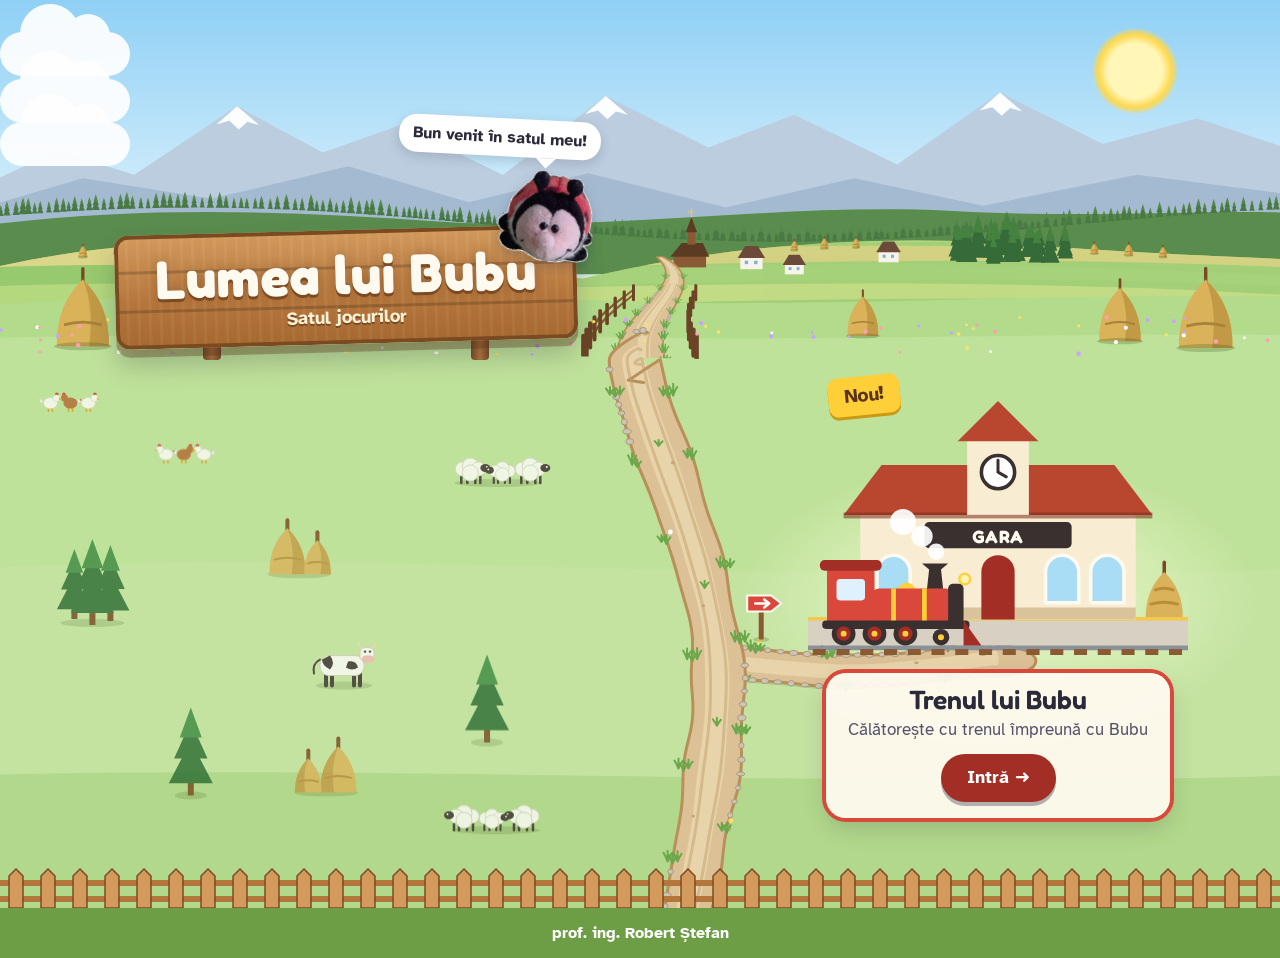
==== index.html @ de7fd525 "Build the village of Lumea lui Bubu The home page of the games site is a village in Bucovina, where " ====
<!DOCTYPE html>
<!--
  Home page of "Lumea lui Bubu": a village where every game (or corner of the site) is a building.
  The village: assets/css/village.css; the buildings: data/places.js -> assets/js/buildings.js + assets/css/buildings.css.
-->
<html lang="ro">
<head>
<meta charset="utf-8">
<meta name="viewport" content="width=device-width, initial-scale=1, viewport-fit=cover">
<meta name="robots" content="noindex, noimageindex">
<title>Lumea lui Bubu</title>
<meta name="description" content="Satul lui Bubu, buburuza de pluș: jocuri, drumeții, calendarul de Advent și poșta lui Bubu.">
<link rel="canonical" href="https://bubu.infoticedu.ro/">
<link rel="icon" href="favicon.ico" sizes="any">
<link rel="icon" href="assets/img/icon-192.png" type="image/png" sizes="192x192">
<link rel="apple-touch-icon" href="assets/img/icon-192.png">
<meta name="theme-color" content="#8fd0f5">
<meta property="og:type" content="website">
<meta property="og:site_name" content="Lumea lui Bubu">
<meta property="og:title" content="Lumea lui Bubu">
<meta property="og:description" content="Satul lui Bubu, buburuza de pluș.">
<meta property="og:locale" content="ro_RO">
<link rel="preconnect" href="https://fonts.googleapis.com">
<link rel="preconnect" href="https://fonts.gstatic.com" crossorigin>
<link href="https://fonts.googleapis.com/css2?family=Atkinson+Hyperlegible:wght@400;700&family=Fredoka:wght@500;600;700&display=swap" rel="stylesheet">
<link rel="stylesheet" href="assets/css/village.css">
<link rel="stylesheet" href="assets/css/buildings.css">
</head>
<body>

<!-- the landscape behind the entrance: sun, clouds and the hills of Bucovina
     (assets/img/peisaj.svg, drawn by tools/genereaza-peisaj.py; decoration only) -->
<div class="landscape" aria-hidden="true">
  <span class="landscape__sun"></span>
  <span class="cloud" style="top:9%; --dur:110s; --delay:-30s"></span>
  <span class="cloud" style="top:22%; --dur:140s; --delay:-95s"></span>
  <span class="cloud" style="top:34%; --dur:125s; --delay:-60s"></span>
</div>

<header class="entrance">
  <div class="sign">
    <p class="bubble">Bun venit în satul meu!</p>
    <img class="sign__bubu" src="assets/img/bubu.webp" alt="Bubu, buburuza de pluș" width="320" height="320">
    <div class="sign__board">
      <h1 class="sign__title">Lumea lui Bubu</h1>
      <p class="sign__sub">Satul jocurilor</p>
    </div>
    <div class="sign__posts" aria-hidden="true"></div>
  </div>
</header>

<!-- the buildings of the village (drawn by assets/js/buildings.js from data/places.js) -->
<main class="village" id="village">
</main>

<!-- shows that there are more buildings below (assets/js/scroll-hint.js) -->
<button class="scroll-hint is-gone" id="scroll-hint" type="button" hidden>Vezi tot satul <span class="scroll-hint__arrow" aria-hidden="true">↓</span></button>

<footer class="site-footer">
  <p>prof. ing. Robert Ștefan</p>
</footer>

<script src="data/places.js"></script>
<script src="assets/js/buildings.js"></script>
<script src="assets/js/scenery.js"></script>
<script src="assets/js/road.js"></script>
<script src="assets/js/scroll-hint.js"></script>
</body>
</html>
---- assets/css/village.css ----
/* =====================================================================
   assets/css/village.css – the VILLAGE: sky, hills, the entrance sign with Bubu, the places of the buildings, the footer.
   The buildings themselves are in assets/css/buildings.css (drawn by assets/js/buildings.js).

   Easy to use for children, parents and grandparents:
     - big, high-contrast texts (Atkinson Hyperlegible was made to be read easily),
     - nothing that works only with a mouse (tablets have no "hover"),
     - every decoration that moves uses only "transform" (cheap for old phones),
       and nothing moves when "reduce motion" is turned on.
   ===================================================================== */

:root {
  --sky-top: #8fd0f5;
  --sky-low: #dff3fc;
  --field: #bfe29a;
  --field-low: #a9d482;
  --ink: #2b2a3a;
  --muted: #55536a;
  --wood: #b5763c;
  --wood-dark: #7a4a22;
  --wood-light: #d39a5c;
  --paper: #fffaf0;
  --road: #efe4cf;
  --road-edge: #d9c7a5;
  --focus: #ffb703;
  /* height of the landscape at the top (sky + hills): it follows the height of the screen,
     so the first row of buildings is seen right away, without scrolling */
  --land-h: clamp(290px, 40vh, 360px);
}

* { box-sizing: border-box; }
html { -webkit-text-size-adjust: 100%; text-size-adjust: 100%; }
body {
  margin: 0;
  min-height: 100vh; min-height: 100dvh;
  display: flex; flex-direction: column;
  font-family: "Atkinson Hyperlegible", "Segoe UI", system-ui, sans-serif;
  font-size: 18px; line-height: 1.4;
  color: var(--ink);
  /* the sky at the top, the field of the village under the hills */
  background: linear-gradient(180deg, var(--sky-top) 0, var(--sky-low) calc(var(--land-h) - 120px), var(--field) var(--land-h), var(--field-low) 100%);
  overflow-x: hidden;
}
h1, h2 { font-family: "Fredoka", "Atkinson Hyperlegible", sans-serif; }
a:focus-visible, [tabindex]:focus-visible { outline: 5px solid var(--focus); outline-offset: 4px; }

/* ---------- The landscape at the top: sun, clouds and the hills of Bucovina ----------
   assets/img/peisaj.svg (tools/genereaza-peisaj.py) does not move; it is "cut" at the sides on narrow screens
   (the middle, with the road and the houses, stays). Only the clouds move, slowly. */
.landscape {
  position: absolute; left: 0; right: 0; top: 0; height: var(--land-h); z-index: 0;
  pointer-events: none; overflow: hidden;
  background: url("../img/peisaj.svg") center bottom / cover no-repeat;
}
.landscape__sun {
  position: absolute; right: 8%; top: 28px; width: 86px; height: 86px; border-radius: 50%;
  background: radial-gradient(circle, #fff6b8 0 45%, #ffd84d 60%, rgba(255, 216, 77, 0) 72%);
}
/* the clouds drift very slowly (transform only) */
.cloud {
  position: absolute; display: block; width: 130px; height: 44px;
  background: #fff; border-radius: 40px; opacity: 0.92;
  animation: cloud-drift var(--dur, 90s) linear infinite; animation-delay: var(--delay, 0s);
}
.cloud::before, .cloud::after { content: ""; position: absolute; background: #fff; border-radius: 50%; }
.cloud::before { width: 60px; height: 60px; left: 20px; top: -28px; }
.cloud::after  { width: 44px; height: 44px; left: 66px; top: -18px; }
@keyframes cloud-drift { from { transform: translateX(-200px); } to { transform: translateX(calc(100vw + 60px)); } }

/* ---------- The entrance of the village: a wooden sign with Bubu sitting on it ---------- */
.entrance {
  position: relative; z-index: 2;
  min-height: var(--land-h);
  display: flex; align-items: flex-end; justify-content: center;
  padding: 0 16px;
}
/* wide screens: the sign stands at the left of the road, so the road and the village stay visible */
@media (min-width: 980px) { .entrance { justify-content: flex-start; padding-left: 9vw; } }
.sign { position: relative; display: flex; flex-direction: column; align-items: center; }
/* the board: three planks of wood with nails in the corners */
.sign__board {
  position: relative; z-index: 1;
  padding: clamp(10px, 1.8vh, 16px) clamp(22px, 4vw, 40px) clamp(9px, 1.6vh, 14px);
  border-radius: 14px;
  background:
    radial-gradient(circle, #5a3416 0 3px, transparent 4px) 12px 12px / calc(100% - 24px) calc(100% - 24px) no-repeat,
    linear-gradient(180deg, transparent 0 32%, rgba(0, 0, 0, 0.18) 32% 34%, transparent 34% 66%, rgba(0, 0, 0, 0.18) 66% 68%, transparent 68%),
    repeating-linear-gradient(90deg, rgba(255, 255, 255, 0.05) 0 3px, transparent 3px 11px),
    linear-gradient(180deg, var(--wood-light), var(--wood) 60%, #a5682f);
  box-shadow: inset 0 0 0 4px var(--wood-dark), 0 8px 0 rgba(90, 52, 22, 0.35), 0 16px 26px rgba(43, 42, 58, 0.25);
  text-align: center;
  transform: rotate(-1.5deg);
}
.sign__title {
  margin: 0;
  font-weight: 700; font-size: clamp(2rem, min(5.5vw, 6vh), 3.4rem); line-height: 1.05;
  color: var(--paper);
  text-shadow: 0 3px 0 var(--wood-dark), 0 0 12px rgba(90, 52, 22, 0.35);
  letter-spacing: 0.5px;
}
.sign__sub {
  margin: 2px 0 0; font-weight: 700; font-size: clamp(0.95rem, 2.2vw, 1.15rem);
  color: #fff1d6; text-shadow: 0 2px 0 var(--wood-dark);
}
/* the two posts of the sign, going down into the grass */
.sign__posts { display: flex; justify-content: space-between; width: 62%; height: 22px; margin-top: -6px; }
.sign__posts::before, .sign__posts::after {
  content: ""; width: 18px; height: 100%; border-radius: 0 0 4px 4px;
  background: linear-gradient(90deg, var(--wood-dark), var(--wood) 50%, var(--wood-dark));
}
/* Bubu sits on the top right corner of the sign and greets the visitors */
.sign__bubu {
  position: absolute; z-index: 2; right: -18px; top: -62px;
  width: clamp(70px, min(10vw, 11vh), 96px); height: auto;
  filter: drop-shadow(0 6px 6px rgba(43, 42, 58, 0.25));   /* static picture: a filter costs nothing here */
  transform: rotate(8deg);
}
.bubble {
  position: absolute; z-index: 3; right: -24px; top: -112px;
  margin: 0; padding: 8px 14px; border-radius: 18px;
  background: #fff; color: var(--ink);
  font-weight: 700; font-size: 1rem; white-space: nowrap;
  box-shadow: 0 4px 12px rgba(43, 42, 58, 0.18);
  transform: rotate(3deg);
}
.bubble::after {   /* the little tail of the speech bubble, towards Bubu */
  content: ""; position: absolute; right: 44px; bottom: -10px;
  border: 10px solid transparent; border-top-color: #fff; border-bottom: 0;
}

/* ---------- The village: the buildings stand along a country road that winds down the middle ----------
   One building on the left, the next one on the right, a little lower, and so on (assets/js/buildings.js
   marks them .place--left / .place--right). The road (assets/js/road.js) passes between them,
   with a little path to every door. On phones held upright there is no room in the middle:
   the buildings move a little to the left / right and the road winds along the free side. */
.village {
  --w: 38%;            /* width of a building with its name */
  --side: 3%;          /* distance from the edge of the screen */
  --overlap: 170px;    /* how much a building goes up next to the previous one (the zig-zag) */
  position: relative; z-index: 1;
  width: 100%; max-width: 1500px; margin: 0 auto; flex: 1;
  display: flex; flex-direction: column;
  padding: 10px 0 clamp(70px, 10vh, 110px);
}
.village > .place { width: var(--w); }
.village > .place--left  { margin-left: var(--side); }
.village > .place--right { margin-left: calc(100% - var(--w) - var(--side)); }
.village > .place + .place { margin-top: calc(var(--overlap) * -1); }
@media (max-width: 1050px) { .village { --w: 41%; --side: 1.5%; --overlap: 150px; } }
@media (max-width: 640px)  {
  .village { --w: 82%; --side: 0%; --overlap: -34px; }   /* no overlap: one under the other, 34px apart */
}
@media (orientation: landscape) and (max-height: 520px) { .village { --w: 41%; --overlap: 110px; } }

/* the country road and what stands next to it (drawn by assets/js/road.js; the colors of the road
   are the ones of the road in assets/img/peisaj.svg, so the two look like one road) */
.village-road { position: absolute; left: 0; top: 0; width: 100%; z-index: 0; pointer-events: none; overflow: visible; }
/* the things of the village are a little paler than the buildings of the games */
.village-road .vr-scenery { opacity: 0.82; }
.village-road .vr-shadow { fill: rgba(60, 80, 30, 0.22); }
.village-road .vr-sign-post { fill: #8a5a32; }
.village-road .vr-sign-board { stroke: #fffaf0; stroke-width: 2; stroke-linejoin: round; }
.village-road .vr-sign-arrow { fill: none; stroke: #fff; stroke-width: 2.5; stroke-linecap: round; stroke-linejoin: round; }
.village-road .vr-ground-shadow { fill: rgba(70, 100, 40, 0.2); }
.village-road .vr-earth { fill: #dcc196; stroke: #b98f5a; stroke-width: 3; stroke-linejoin: round; }
.village-road .vr-earth--open { stroke: none; }
.village-road .vr-rim { fill: none; stroke: #b98f5a; stroke-width: 3; stroke-linecap: round; stroke-linejoin: round; }
.village-road .vr-light { fill: #e8d4ab; }
.village-road .vr-rut { fill: none; stroke: #c4a06a; stroke-width: 3; stroke-linecap: round; opacity: 0.5; }
.village-road .vr-border-stone { fill: #cfc4b2; stroke: #a99a83; stroke-width: 1; }
.village-road .vr-pebble { fill: #c2a77a; }
.village-road .vr-tuft { fill: none; stroke: #6aa84a; stroke-width: 2; stroke-linecap: round; }
.village-road .vr-flower { fill: #fff; }
.village-road .vr-flower--2 { fill: #ffe066; }
.village-road .vr-flower--3 { fill: #ff9eb5; }

/* the life of the village in the free places (drawn by assets/js/scenery.js) */
.village-road .sc-shadow { fill: rgba(60, 80, 30, 0.2); }
.village-road .sc-trunk { fill: #7a4a22; }
.village-road .sc-leaf { fill: #4f9a3e; }
.village-road .sc-leaf-light { fill: #63ad4a; }
.village-road .sc-leaf-small { fill: #4f9a3e; }
.village-road .sc-apple circle { fill: #d9302b; }
.village-road .sc-fir { fill: #2f6e35; }
.village-road .sc-fir-light { fill: #3f8a42; }
.village-road .sc-legs { stroke: #3b3030; stroke-width: 2.5; stroke-linecap: round; }
.village-road .sc-legs-thick { stroke: #3b3030; stroke-width: 4; stroke-linecap: round; }
.village-road .sc-wool circle { fill: #fbfaf5; stroke: #d9d6cb; stroke-width: 1; }
.village-road .sc-face { fill: #3b3030; }
.village-road .sc-eye { fill: #fff; }
.village-road .sc-cow { fill: #fbfaf5; stroke: #cfc9bb; stroke-width: 1; }
.village-road .sc-spot { fill: #3b3030; }
.village-road .sc-muzzle { fill: #f2b8b0; }
.village-road .sc-tail { fill: none; stroke: #3b3030; stroke-width: 2; stroke-linecap: round; }
.village-road .sc-horn { stroke: #e6d6b0; stroke-width: 2.5; stroke-linecap: round; }
.village-road .sc-cow .sc-eye, .village-road .sc-cow ~ .sc-eye { fill: #3b3030; }
.village-road .sc-hen { fill: #fbfaf5; stroke: #d9d6cb; stroke-width: 0.8; }
.village-road .sc-hen-brown { fill: #b36a32; }
.village-road .sc-hen-leg { stroke: #e0a020; stroke-width: 1.5; }
.village-road .sc-beak { fill: #f0a020; }
.village-road .sc-comb { fill: #d9302b; stroke: #d9302b; stroke-width: 1.5; }
.village-road .sc-pond-edge { fill: #a7cf7f; }
.village-road .sc-water { fill: #8ccbe8; }          /* the winter mode turns it to ice */
.village-road .sc-stone { fill: #a39b8e; }
.village-road .sc-ripple { fill: none; stroke: #c9e9f7; stroke-width: 2; stroke-linecap: round; }
.village-road .sc-duck { fill: #fbfaf5; }
.village-road .sc-reed { stroke: #5f9a3a; stroke-width: 2.5; stroke-linecap: round; }
.village-road .sc-cattail { stroke: #7a4a22; stroke-width: 4.5; stroke-linecap: round; }
.village-road .sc-plank { fill: #8a5a32; }
.village-road .sc-hive-yellow { fill: #f2c84b; }
.village-road .sc-hive-blue { fill: #5b9bd5; }
.village-road .sc-hive-red { fill: #d9534f; }
.village-road .sc-hive-roof { fill: #7a4a22; }
.village-road .sc-ink { fill: #3b3030; }
.village-road .sc-bee { fill: #3b3030; }
.village-road .sc-hay { fill: #d9b25a; }
.village-road .sc-hay-dark { fill: #c29a45; }
.village-road .sc-hay-line { fill: none; stroke: #b88d3a; stroke-width: 2; stroke-linecap: round; }
.village-road .sc-cart { fill: #8a5a32; }
.village-road .sc-shaft { stroke: #8a5a32; stroke-width: 3.5; stroke-linecap: round; }
.village-road .sc-wheel { fill: none; stroke: #6b4426; stroke-width: 3.5; }
.village-road .sc-spoke { stroke: #6b4426; stroke-width: 2; }
.village-road .sc-post { fill: none; stroke: #7a4a22; stroke-width: 4; stroke-linecap: round; }
.village-road .sc-shirt { fill: #d9534f; }
.village-road .sc-straw { stroke: #e3c169; stroke-width: 3; stroke-linecap: round; }
.village-road .sc-sack { fill: #e8d3a2; }
.village-road .sc-hat { fill: #5a3416; stroke: #5a3416; stroke-width: 2.5; stroke-linejoin: round; }
.village-road .sc-stem { stroke: #4f8a32; stroke-width: 2.5; }
.village-road .sc-stem-thin { fill: none; stroke: #4f8a32; stroke-width: 1.6; stroke-linecap: round; }
.village-road .sc-petals { fill: #ffcf3a; stroke: #f0a020; stroke-width: 2; stroke-dasharray: 2 2; }
.village-road .sc-seeds { fill: #6b4426; }
.village-road .sc-cross { fill: none; stroke: #8a5a32; stroke-width: 5; stroke-linecap: round; }
.village-road .sc-roof-small { fill: #5b3b22; }
.village-road .sc-icon { fill: #e9c46a; }
.village-road .sc-soil { fill: #b98a5a; }
.village-road .sc-sprout { fill: #7cc35a; }
.village-road .sc-cabbage { fill: #5a9e3e; }
.village-road .sc-pole { stroke: #7a4a22; stroke-width: 4; stroke-linecap: round; }
.village-road .sc-nest { fill: #9a6a3a; }
.village-road .sc-stork { fill: #fbfaf5; }
.village-road .sc-stork-neck { fill: none; stroke: #fbfaf5; stroke-width: 4; stroke-linecap: round; }
.village-road .sc-stork-beak { fill: #e8572a; }
.village-road .sc-log { fill: #a8693a; }
.village-road .sc-log-ring { fill: #e3c08f; }
.village-road .sc-house-wall { fill: #f7f3ea; stroke: #ddd5c3; stroke-width: 1; }
.village-road .sc-house-roof { fill: #6b4a3a; }
.village-road .sc-house-ridge { stroke: #4e3428; stroke-width: 3; stroke-linecap: round; }
.village-road .sc-house-base { fill: #8fb7d9; }
.village-road .sc-house-window { fill: #bfe0f5; stroke: #2f6db0; stroke-width: 2; }
.village-road .sc-house-cross { stroke: #2f6db0; stroke-width: 1.5; }
.village-road .sc-house-door { fill: #6b4426; }
.village-road .sc-house-band { stroke: #2f6db0; stroke-width: 2.5; }
.village-road .sc-house-post { stroke: #8a5a32; stroke-width: 2.5; }
.village-road .sc-mill { fill: #b07a45; stroke: #7a4a22; stroke-width: 1.5; }
.village-road .sc-mill-roof { fill: #5b3b22; }
.village-road .sc-sail-arm { stroke: #6b4426; stroke-width: 2.5; }
.village-road .sc-sail { fill: #f3ead7; stroke: #a8936f; stroke-width: 1; }
.village-road .sc-horse { fill: #8a5532; }
.village-road .sc-horse-leg { stroke: #6b3f22; stroke-width: 4; stroke-linecap: round; }
.village-road .sc-mane { fill: #3b2a20; }
.village-road .sc-horse-tail { fill: none; stroke: #3b2a20; stroke-width: 3.5; stroke-linecap: round; }
.village-road .sc-kennel { fill: #c7884f; stroke: #7a4a22; stroke-width: 1.5; }
.village-road .sc-kennel-roof { fill: #b9472f; }
.village-road .sc-dog { fill: #e3b67a; }
.village-road .sc-dog-ear { fill: none; stroke: #a8763f; stroke-width: 3; stroke-linecap: round; }
.village-road .sc-dog-tail { fill: none; stroke: #e3b67a; stroke-width: 3; stroke-linecap: round; }
.village-road .sc-bench { fill: #9a6a3a; }
.village-road .sc-bench-leg { stroke: #6b4426; stroke-width: 2.5; stroke-linecap: round; }
.village-road .sc-line { fill: none; stroke: #8a8f98; stroke-width: 1.2; }
.village-road .sc-ie { fill: #fbfaf5; stroke: #d9d6cb; stroke-width: 1; }
.village-road .sc-embroidery { fill: none; stroke: #d9302b; stroke-width: 1.8; stroke-dasharray: 2 1.5; }
.village-road .sc-embroidery--2 { stroke: #2f2a6a; }
.village-road .sc-rabbit { fill: #b8a48c; }
.village-road .sc-tail-white { fill: #fff; }
.village-road .sc-stalk { fill: #f3ead7; }
.village-road .sc-cap { fill: #d9302b; }
.village-road .sc-dot { fill: #fff; }
.village-road .sc-wing-1 { fill: #ffcf3a; }
.village-road .sc-wing-2 { fill: #ff9eb5; }
.village-road .sc-wing-3 { fill: #8fb8ff; }
.village-road .sc-ink-line { stroke: #3b3030; stroke-width: 1.4; stroke-linecap: round; }
.village-road .sc-flower-white { fill: #fff; }
.village-road .sc-flower-yellow { fill: #ffe066; }
.village-road .sc-flower-pink { fill: #ff9eb5; }
.village-road .sc-flower-blue { fill: #8fb8ff; }

/* ---------- "Vezi tot satul": a button at the bottom of the screen that shows there is more below ----------
   shown by assets/js/scroll-hint.js only while the page is at the top and something is hidden below;
   a tap scrolls to the next buildings */
.scroll-hint {
  position: fixed; z-index: 20; left: 50%; bottom: calc(16px + env(safe-area-inset-bottom, 0px));
  display: inline-flex; align-items: center; gap: 8px;
  min-height: 48px; padding: 10px 22px; border: 0; border-radius: 999px;
  background: var(--wood-dark); color: #fff;
  font: 700 1.05rem "Atkinson Hyperlegible", system-ui, sans-serif;
  box-shadow: 0 6px 16px rgba(43, 42, 58, 0.3);
  cursor: pointer;
  transform: translateX(-50%);
  transition: opacity 0.3s, transform 0.3s;
}
.scroll-hint[hidden] { display: none; }
.scroll-hint.is-gone { opacity: 0; transform: translate(-50%, 20px); pointer-events: none; }
/* wide screens: in the bottom right corner, where it does not cover a building */
@media (min-width: 641px) {
  .scroll-hint { left: auto; right: 24px; transform: none; }
  .scroll-hint.is-gone { transform: translateY(20px); }
}
.scroll-hint__arrow { display: inline-block; animation: hint-bounce 1.4s ease-in-out infinite; }
@keyframes hint-bounce { 0%, 100% { transform: translateY(-2px); } 50% { transform: translateY(4px); } }

/* ---------- Footer: a wooden fence and the name of the teacher ---------- */
.site-footer {
  position: relative; z-index: 1; margin-top: auto;
  background: #6d9e45; color: #fff;
  text-align: center; font-weight: 700; font-size: 1rem;
  padding: 14px 16px calc(14px + env(safe-area-inset-bottom, 0px));
}
.site-footer::before {   /* the wooden fence on top of the footer: one picket + two rails, repeated */
  content: ""; position: absolute; left: 0; right: 0; bottom: 100%; height: 40px;
  background: url("data:image/svg+xml,%3Csvg xmlns='http://www.w3.org/2000/svg' viewBox='0 0 32 40'%3E%3Crect x='0' y='12' width='32' height='6' fill='%23b5763c'/%3E%3Crect x='0' y='28' width='32' height='6' fill='%23b5763c'/%3E%3Cpath d='M9 40 V8 L16 1 L23 8 V40 Z' fill='%23d39a5c' stroke='%237a4a22' stroke-width='1.5'/%3E%3C/svg%3E") repeat-x left bottom / 32px 40px;
  pointer-events: none;
}
.site-footer p { margin: 0; }

/* ---------- Phones held upright ---------- */
@media (max-width: 600px) {
  :root { --land-h: 300px; }
  body { font-size: 17px; }
  .landscape__sun { width: 56px; height: 56px; right: 6%; top: 16px; }
  .sign__bubu { right: -6px; top: -58px; }
  .bubble { right: 4px; top: -94px; font-size: 0.95rem; }
}

/* ---------- Phones turned sideways: a short screen, so a small sign on the left
   and the first buildings visible without scrolling ---------- */
@media (orientation: landscape) and (max-height: 520px) {
  :root { --land-h: 190px; }
  .landscape__sun { width: 46px; height: 46px; top: 8px; }
  .entrance { justify-content: flex-start; padding-left: 6vw; }
  .sign__title { font-size: 1.7rem; }
  .sign__sub { font-size: 0.85rem; }
  .sign__board { padding: 7px 22px 6px; }
  .sign__posts { height: 12px; }
  .sign__bubu { width: 56px; right: -30px; top: -34px; }
  .cloud { zoom: 0.7; }                     /* smaller clouds (zoom: the animation already uses transform) */
  .cloud:nth-of-type(4) { display: none; }  /* the lowest cloud would cover the road */
  .bubble { display: none; }
  .village { padding-top: 0; }
  .scroll-hint { bottom: 10px; right: 14px; min-height: 42px; padding: 7px 18px; font-size: 0.95rem; }
}

@media (prefers-reduced-motion: reduce) {
  *, *::before, *::after { animation: none !important; transition: none !important; }
}
@media print {
  .landscape, .scroll-hint { display: none; }
  body { background: #fff; }
}
---- assets/css/buildings.css ----
/* =====================================================================
   assets/css/buildings.css – the BUILDINGS of the village (drawn by assets/js/buildings.js).

   Every building is a card: the drawing, a piece of country road under it (the pieces of one row
   join into one road), then the name, one line and a big "Intră" button.
   The whole card is a link, and the button shows it clearly (also for parents and grandparents).
   ===================================================================== */

/* ---------- Colors of a building: --main, --dark, --light ---------- */
.place { --main: #d9483b; --dark: #a22e25; --light: #f6c9b8; }
.place--blue   { --main: #3b7fc4; --dark: #255a91; --light: #cfe3f6; }
.place--green  { --main: #3f9a4a; --dark: #2a6d33; --light: #d4ecc9; }
.place--yellow { --main: #e8b21c; --dark: #b07f00; --light: #fbecb5; }
.place--orange { --main: #e9782a; --dark: #b5520f; --light: #fbd9bd; }
.place--pink   { --main: #e0608f; --dark: #ad3963; --light: #f9d3e1; }
.place--teal   { --main: #1fa094; --dark: #12716a; --light: #c8eeea; }
.place--purple { --main: #8a5cc8; --dark: #5f3c96; --light: #e4d6f6; }

/* ---------- The parts of the drawings ---------- */
.place .b-main  { fill: var(--main); }
.place .b-dark  { fill: var(--dark); }
.place .b-light { fill: var(--light); }
.place .b-ink   { fill: #3b3030; }
.place .b-gold  { fill: #ffcf3a; }
.place .b-paper { fill: #fffaf0; }
.place .b-wall  { fill: #f8ecd2; }
.place .b-wall-base { fill: #d9c39b; }
.place .b-wall-post { fill: #f6dc8a; }
.place .b-roof  { fill: #b9472f; }
.place .b-roof-edge { fill: #7d2d1d; opacity: 0.55; }
.place .b-roof-wood { fill: #5b3b22; }
.place .b-cornice { fill: #fffaf0; }
.place .b-glass { fill: #a9dcf5; stroke: #fffaf0; stroke-width: 3; }
.place .b-glass-light { fill: #dff1ff; }
.place .b-window-warm { fill: #ffe7a1; stroke: #fffaf0; stroke-width: 2; }
.place .b-frame-wood { stroke: #7a4a22; stroke-width: 3; }
.place .b-window-bars { stroke: #7a4a22; stroke-width: 2.5; fill: none; }
.place .b-window-bars-light { stroke: #fffaf0; stroke-width: 2.5; fill: none; }
.place .b-number { font-family: "Fredoka", sans-serif; font-weight: 700; fill: #7a4a22; }
.place .b-door  { fill: var(--dark); }
.place .b-door-wood { fill: #6b3f1e; }
.place .b-door-line { stroke: rgba(0, 0, 0, 0.3); stroke-width: 2; }
.place .b-board { fill: #fffaf0; stroke: #7a4a22; stroke-width: 2; }
.place .b-board-dark { fill: #3b3030; }
.place .b-board-text { font-family: "Fredoka", sans-serif; font-weight: 700; fill: #5a3416; letter-spacing: 1px; }
.place .b-board-text--light { fill: #fffaf0; }
.place .b-clock { fill: #fff; stroke: #3b3030; stroke-width: 3; }
.place .b-clock-hands { stroke: #3b3030; stroke-width: 2.5; stroke-linecap: round; fill: none; }
.place .b-platform { fill: #d8d1c3; }
.place .b-platform-edge { fill: #f2c94c; }
.place .b-rail { fill: #8b9099; }
.place .b-sleeper { fill: #8a5a32; }
.place .b-steam { fill: #fff; opacity: 0.92; }
.place .b-lamp { fill: #fff3b0; stroke: #ffcf3a; stroke-width: 2; }
.place .b-chimney { fill: #9a5b3c; }
.place .b-trunk { fill: #7a4a22; }
.place .b-pine { fill: #2f6e35; }
.place .b-pine-light { fill: #3f8a42; }
.place .b-bush { fill: #4f9a3e; }
.place .b-bush-light { fill: #65b04c; }
.place .b-logs { fill: #a8693a; }
.place .b-log-line { stroke: #7a4a22; stroke-width: 2; }
.place .b-gable { fill: #c7884f; }
.place .b-mountain { fill: #a9bfd2; }
.place .b-mountain-far { fill: #c3d3e0; }
.place .b-snowcap { fill: #fff; }
.place .b-strap { stroke: var(--dark); stroke-width: 2.5; fill: none; }
.place .b-trail { fill: #fff; stroke: #7a4a22; stroke-width: 2; }
.place .b-trail-mark { fill: #d9302b; }
.place .b-envelope-flap { stroke: #fffaf0; stroke-width: 1.6; fill: none; }
.place .b-envelope-flap-dark { stroke: #7a4a22; stroke-width: 1.4; fill: none; }
.place .b-step { fill: #cfc5b3; }
.place .b-post-pole { fill: #5a5a5a; }
.place .b-mailbox { fill: #d9302b; }
.place .b-hay { fill: #d9b25a; }
.place .b-hay-line { stroke: #b88d3a; stroke-width: 2.5; fill: none; stroke-linecap: round; }
.place .b-hay-pole { stroke: #7a4a22; stroke-width: 3; stroke-linecap: round; }
.place .b-path { fill: #d8bb8a; }
.place .b-tracks { fill: #6b4a2e; opacity: 0.55; }

/* ---------- The card ---------- */
.place {
  position: relative; z-index: 1; display: flex; flex-direction: column; align-items: stretch;
  text-decoration: none; color: var(--ink);
  -webkit-tap-highlight-color: transparent;
}
.place:focus-visible { outline: 5px solid var(--focus); outline-offset: -5px; border-radius: 18px; }
/* the drawing; a little path leads from the country road to its door (assets/js/road.js) */
.place__scene { position: relative; display: flex; justify-content: center; padding: 0 8px; }
.place__svg { display: block; width: 100%; max-width: 380px; height: auto; aspect-ratio: 320 / 240; overflow: visible; }
.place__svg { transition: transform 0.2s ease; transform-origin: 50% 100%; }
@media (hover: hover) { a.place:hover .place__svg { transform: translateY(-4px) scale(1.02); } }

/* the name, one line and the button, on a light board under the building: easy to read over the village */
.place__info {
  align-self: center;
  display: flex; flex-direction: column; align-items: center; text-align: center;
  margin-top: 18px; padding: 12px 22px 16px; max-width: calc(100% - 16px);
  background: rgba(255, 250, 240, 0.94); border-radius: 20px;
  box-shadow: 0 6px 16px rgba(43, 42, 58, 0.12);
}
/* a game that can be played: a frame in its color and a soft ring that pulses around "Intră"
   (only transform / opacity; nothing moves with "reduce motion") */
a.place .place__info { box-shadow: 0 0 0 4px var(--main), 0 10px 24px rgba(43, 42, 58, 0.2); }
a.place .place__btn { position: relative; }
a.place .place__btn::after {
  content: ""; position: absolute; inset: -4px; border-radius: inherit;
  border: 4px solid var(--main); opacity: 0;
  animation: btn-ring 2.4s ease-out infinite;
  pointer-events: none;
}
@keyframes btn-ring { 0% { transform: scale(1); opacity: 0.7; } 70%, 100% { transform: scale(1.35, 1.6); opacity: 0; } }
/* not open yet: a little paler, so the eye goes first to the games that can be played */
.place--soon .place__svg { filter: saturate(0.6); opacity: 0.88; }
.place--soon .place__info { background: rgba(255, 250, 240, 0.78); box-shadow: none; }
.place--soon .place__title { color: #4a4860; }
.place__title {
  font-family: "Fredoka", "Atkinson Hyperlegible", sans-serif; font-weight: 600;
  font-size: 1.65rem; line-height: 1.1; color: var(--ink);
}
.place__desc { margin-top: 4px; font-size: 1.05rem; color: var(--muted); max-width: 30ch; }
.place__btn {
  margin-top: 12px; min-height: 48px; padding: 10px 26px;   /* big enough for every finger */
  display: inline-flex; align-items: center;
  border-radius: 999px; background: var(--dark); color: #fff;
  font-weight: 700; font-size: 1.15rem;
  box-shadow: 0 4px 0 rgba(43, 42, 58, 0.35);
  transition: transform 0.15s;
}
@media (hover: hover) { a.place:hover .place__btn { transform: scale(1.06); } }
a.place:active .place__btn { transform: translateY(3px); box-shadow: 0 1px 0 rgba(43, 42, 58, 0.35); }

/* a ribbon on the building ("Nou!") */
.place__badge {
  position: absolute; left: max(14px, calc(50% - 170px)); top: 6px; z-index: 2;
  padding: 6px 16px; border-radius: 10px;
  background: #ffcf3a; color: #5a3416; font-weight: 700; font-size: 1.2rem;
  box-shadow: 0 3px 0 #c99a12;
  transform: rotate(-6deg);
}

/* a place that is not open yet: the button says "În curând" and is not a button */
.place--soon .place__btn {
  background: transparent; color: var(--muted); box-shadow: none;
  border: 3px dashed rgba(85, 83, 106, 0.45);
}

/* ---------- Phones ---------- */
@media (max-width: 600px) {
  .place__title { font-size: 1.5rem; }
  .place__svg { max-width: 320px; }
}
@media (orientation: landscape) and (max-height: 520px) {
  .place__svg { max-width: 250px; }
  .place__info { margin-top: 12px; padding: 8px 18px 12px; }
  .place__title { font-size: 1.35rem; }
}
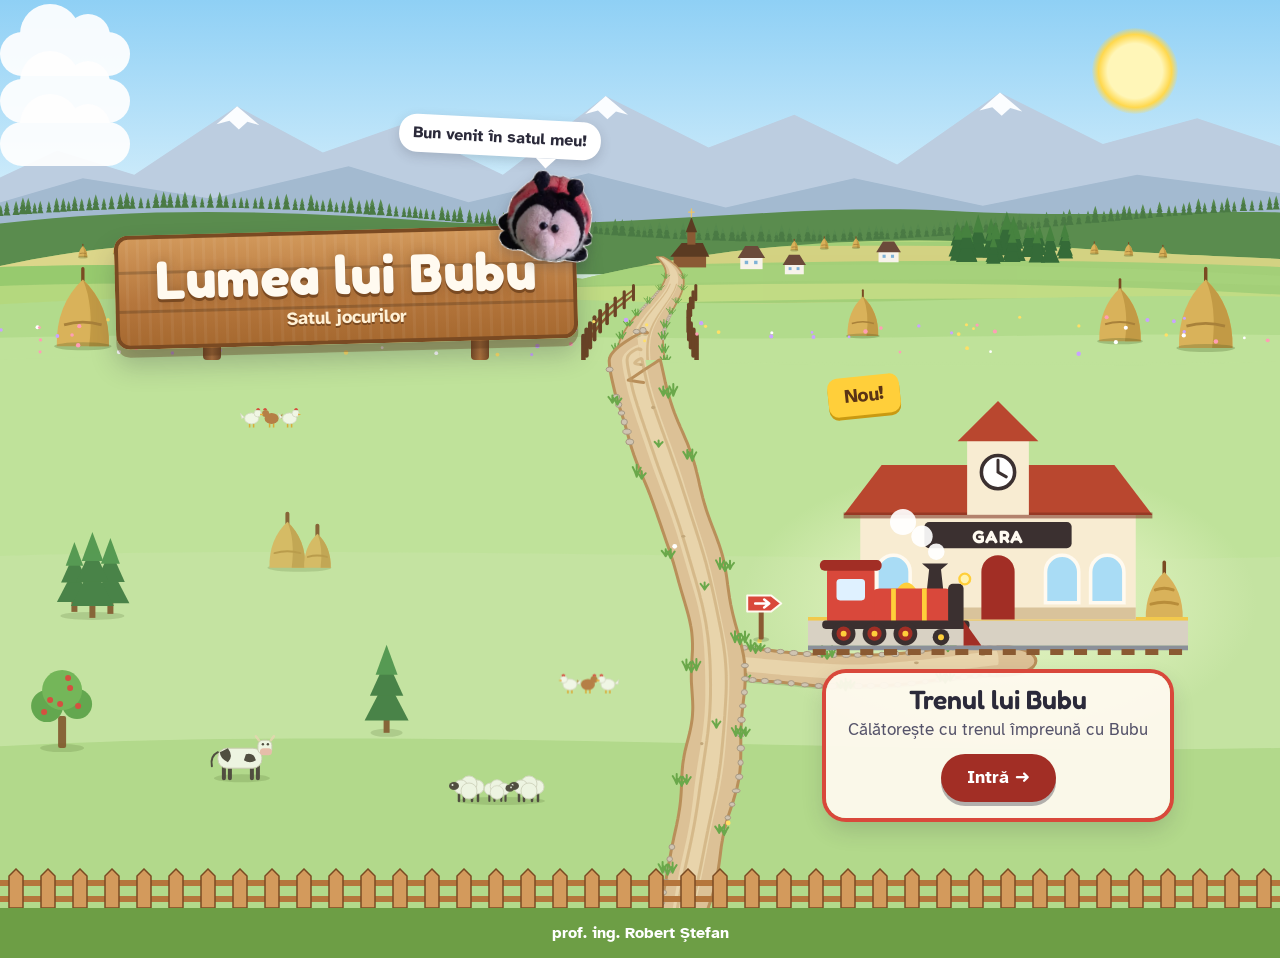
==== commit 4e576710: "Draw hidden snow, lights and ornaments with the village" ====
--- a/index.html
+++ b/index.html
@@ -7,9 +7,8 @@
 <head>
 <meta charset="utf-8">
 <meta name="viewport" content="width=device-width, initial-scale=1, viewport-fit=cover">
-<meta name="robots" content="noindex, noimageindex">
 <title>Lumea lui Bubu</title>
-<meta name="description" content="Satul lui Bubu, buburuza de pluș: jocuri, drumeții, calendarul de Advent și poșta lui Bubu.">
+<meta name="description" content="Satul lui Bubu, buburuza de pluș: jocuri pentru copii.">
 <link rel="canonical" href="https://bubu.infoticedu.ro/">
 <link rel="icon" href="favicon.ico" sizes="any">
 <link rel="icon" href="assets/img/icon-192.png" type="image/png" sizes="192x192">
@@ -17,8 +16,9 @@
 <meta name="theme-color" content="#8fd0f5">
 <meta property="og:type" content="website">
 <meta property="og:site_name" content="Lumea lui Bubu">
+<meta property="og:url" content="https://bubu.infoticedu.ro/">
 <meta property="og:title" content="Lumea lui Bubu">
-<meta property="og:description" content="Satul lui Bubu, buburuza de pluș.">
+<meta property="og:description" content="Satul lui Bubu, buburuza de pluș: jocuri pentru copii.">
 <meta property="og:locale" content="ro_RO">
 <link rel="preconnect" href="https://fonts.googleapis.com">
 <link rel="preconnect" href="https://fonts.gstatic.com" crossorigin>
@@ -29,7 +29,7 @@
 <body>
 
 <!-- the landscape behind the entrance: sun, clouds and the hills of Bucovina
-     (assets/img/peisaj.svg, drawn by tools/genereaza-peisaj.py; decoration only) -->
+     (assets/img/landscape.svg, drawn by tools/draw-landscape.py; decoration only) -->
 <div class="landscape" aria-hidden="true">
   <span class="landscape__sun"></span>
   <span class="cloud" style="top:9%; --dur:110s; --delay:-30s"></span>
@@ -61,6 +61,7 @@
 </footer>
 
 <script src="data/places.js"></script>
+<script src="assets/js/season-shapes.js"></script>
 <script src="assets/js/buildings.js"></script>
 <script src="assets/js/scenery.js"></script>
 <script src="assets/js/road.js"></script>
--- a/assets/css/village.css
+++ b/assets/css/village.css
@@ -45,12 +45,12 @@
 a:focus-visible, [tabindex]:focus-visible { outline: 5px solid var(--focus); outline-offset: 4px; }
 
 /* ---------- The landscape at the top: sun, clouds and the hills of Bucovina ----------
-   assets/img/peisaj.svg (tools/genereaza-peisaj.py) does not move; it is "cut" at the sides on narrow screens
+   assets/img/landscape.svg (tools/draw-landscape.py) does not move; it is "cut" at the sides on narrow screens
    (the middle, with the road and the houses, stays). Only the clouds move, slowly. */
 .landscape {
   position: absolute; left: 0; right: 0; top: 0; height: var(--land-h); z-index: 0;
   pointer-events: none; overflow: hidden;
-  background: url("../img/peisaj.svg") center bottom / cover no-repeat;
+  background: url("../img/landscape.svg") center bottom / cover no-repeat;
 }
 .landscape__sun {
   position: absolute; right: 8%; top: 28px; width: 86px; height: 86px; border-radius: 50%;
@@ -92,7 +92,7 @@
   transform: rotate(-1.5deg);
 }
 .sign__title {
-  margin: 0;
+  margin: 0; font-family: "Fredoka", "Atkinson Hyperlegible", sans-serif;
   font-weight: 700; font-size: clamp(2rem, min(5.5vw, 6vh), 3.4rem); line-height: 1.05;
   color: var(--paper);
   text-shadow: 0 3px 0 var(--wood-dark), 0 0 12px rgba(90, 52, 22, 0.35);
@@ -153,7 +153,7 @@
 @media (orientation: landscape) and (max-height: 520px) { .village { --w: 41%; --overlap: 110px; } }
 
 /* the country road and what stands next to it (drawn by assets/js/road.js; the colors of the road
-   are the ones of the road in assets/img/peisaj.svg, so the two look like one road) */
+   are the ones of the road in assets/img/landscape.svg, so the two look like one road) */
 .village-road { position: absolute; left: 0; top: 0; width: 100%; z-index: 0; pointer-events: none; overflow: visible; }
 /* the things of the village are a little paler than the buildings of the games */
 .village-road .vr-scenery { opacity: 0.82; }
@@ -283,6 +283,22 @@
 .village-road .sc-flower-yellow { fill: #ffe066; }
 .village-road .sc-flower-pink { fill: #ff9eb5; }
 .village-road .sc-flower-blue { fill: #8fb8ff; }
+.village-road .sc-snowman { fill: #fbfdff; stroke: #c9d8e6; stroke-width: 1; }
+.village-road .sc-twig { fill: none; stroke: #6b4426; stroke-width: 2; stroke-linecap: round; }
+.village-road .sc-scarf { fill: #d9302b; }
+.village-road .sc-carrot { fill: #f08a24; }
+
+/* ---------- The seasonal shapes (assets/js/season-shapes.js): snow, lights, ornaments and the snowman ----------
+   They are drawn with the buildings and the things of the village, but hidden here;
+   a mode of the page (modes/<name>/mode.css) shows the ones it needs and gives them their colors. */
+.snow, .lights, .ornaments, .village-road .sc-item--snowman { display: none; }
+.snow { fill: #fbfdff; stroke: #c9d8e6; stroke-width: 1; stroke-linejoin: round; }
+.lights__wire { fill: none; stroke: #3b3030; stroke-width: 1; }
+.bulb--1 { fill: #ff4d4d; }
+.bulb--2 { fill: #ffd23f; }
+.bulb--3 { fill: #4dd2ff; }
+.bulb--4 { fill: #7ee06a; }
+.tree-star { fill: #ffd23f; stroke: #e0a020; stroke-width: 1; stroke-linejoin: round; }
 
 /* ---------- "Vezi tot satul": a button at the bottom of the screen that shows there is more below ----------
    shown by assets/js/scroll-hint.js only while the page is at the top and something is hidden below;
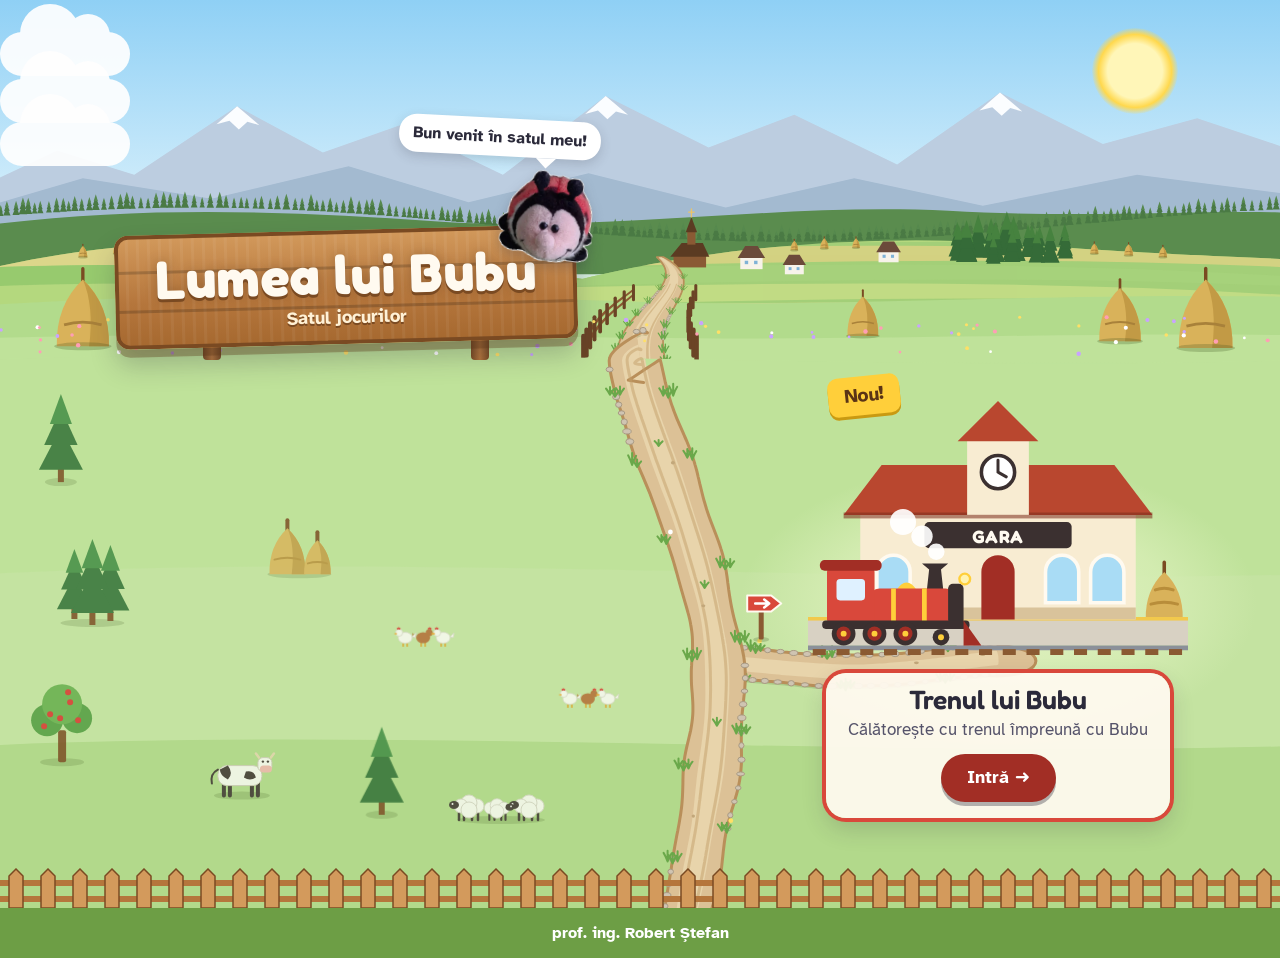
==== commit b6b9da0b: "Add a loader for the seasonal modes of the village" ====
--- a/index.html
+++ b/index.html
@@ -25,6 +25,9 @@
 <link href="https://fonts.googleapis.com/css2?family=Atkinson+Hyperlegible:wght@400;700&family=Fredoka:wght@500;600;700&display=swap" rel="stylesheet">
 <link rel="stylesheet" href="assets/css/village.css">
 <link rel="stylesheet" href="assets/css/buildings.css">
+<!-- the mode of the village (winter, Christmas ...): data/modes.js -> assets/js/modes.js -> modes/<name>/mode.css -->
+<script src="data/modes.js"></script>
+<script src="assets/js/modes.js"></script>
 </head>
 <body>
 
--- a/assets/css/village.css
+++ b/assets/css/village.css
@@ -324,6 +324,42 @@
 .scroll-hint__arrow { display: inline-block; animation: hint-bounce 1.4s ease-in-out infinite; }
 @keyframes hint-bounce { 0%, 100% { transform: translateY(-2px); } 50% { transform: translateY(4px); } }
 
+/* ---------- Things falling over the page: snowflakes, petals, leaves ...
+   made by assets/js/modes.js only when a mode asks for them (--falling-count in modes/<name>/mode.css);
+   the mode also says how they look (.falling__item, .falling__item--big).
+   Each one moves only with "transform" (done by the graphics card), in one of three gentle zig-zags. ---------- */
+.falling {
+  position: fixed; top: 0; left: 0; right: 0; bottom: 0; z-index: 15;
+  pointer-events: none; overflow: hidden; contain: strict;
+}
+.falling__item {
+  position: absolute; top: -24px; display: block;
+  border-radius: 50%; background: #fff;
+  animation: falling-1 12s linear infinite;
+}
+.falling__item--2 { animation-name: falling-2; }
+.falling__item--3 { animation-name: falling-3; }
+@keyframes falling-1 {
+  0% { transform: translate3d(0, 0, 0); }
+  25% { transform: translate3d(16px, 27vh, 0); }
+  50% { transform: translate3d(-6px, 54vh, 0); }
+  75% { transform: translate3d(14px, 81vh, 0); }
+  100% { transform: translate3d(0, calc(100vh + 48px), 0); }
+}
+@keyframes falling-2 {
+  0% { transform: translate3d(0, 0, 0); }
+  30% { transform: translate3d(-18px, 32vh, 0); }
+  60% { transform: translate3d(4px, 64vh, 0); }
+  100% { transform: translate3d(-12px, calc(100vh + 48px), 0); }
+}
+@keyframes falling-3 {
+  0% { transform: translate3d(0, 0, 0); }
+  20% { transform: translate3d(8px, 21vh, 0); }
+  45% { transform: translate3d(22px, 48vh, 0); }
+  70% { transform: translate3d(6px, 75vh, 0); }
+  100% { transform: translate3d(18px, calc(100vh + 48px), 0); }
+}
+
 /* ---------- Footer: a wooden fence and the name of the teacher ---------- */
 .site-footer {
   position: relative; z-index: 1; margin-top: auto;
@@ -369,6 +405,6 @@
   *, *::before, *::after { animation: none !important; transition: none !important; }
 }
 @media print {
-  .landscape, .scroll-hint { display: none; }
+  .landscape, .scroll-hint, .falling { display: none; }
   body { background: #fff; }
 }
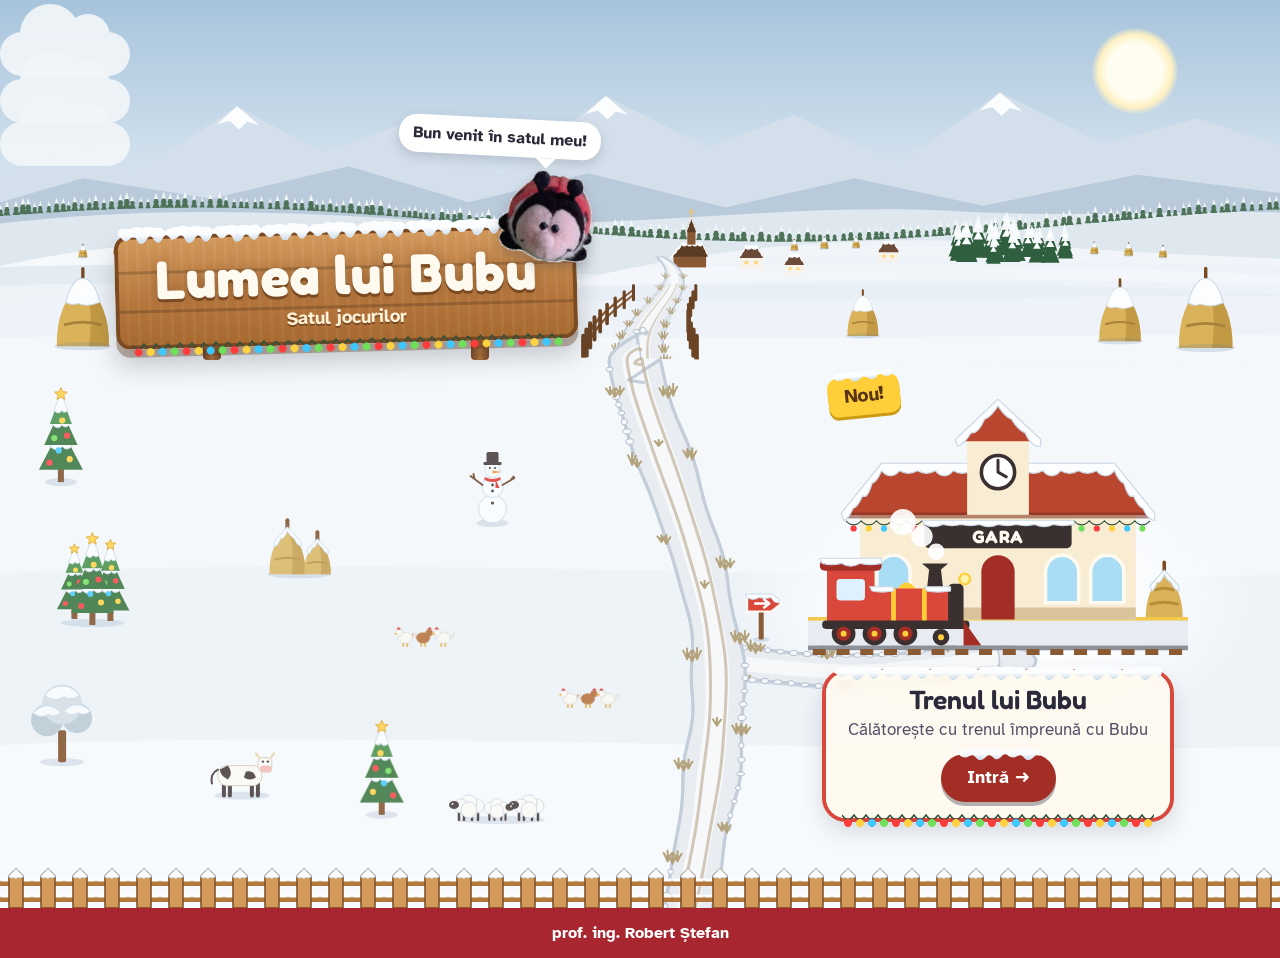
==== commit 6815eb1e: "Remove the references to the subdomain of the site, which is not decided yet" ====
--- a/index.html
+++ b/index.html
@@ -9,14 +9,12 @@
 <meta name="viewport" content="width=device-width, initial-scale=1, viewport-fit=cover">
 <title>Lumea lui Bubu</title>
 <meta name="description" content="Satul lui Bubu, buburuza de pluș: jocuri pentru copii.">
-<link rel="canonical" href="https://bubu.infoticedu.ro/">
 <link rel="icon" href="favicon.ico" sizes="any">
 <link rel="icon" href="assets/img/icon-192.png" type="image/png" sizes="192x192">
 <link rel="apple-touch-icon" href="assets/img/icon-192.png">
 <meta name="theme-color" content="#8fd0f5">
 <meta property="og:type" content="website">
 <meta property="og:site_name" content="Lumea lui Bubu">
-<meta property="og:url" content="https://bubu.infoticedu.ro/">
 <meta property="og:title" content="Lumea lui Bubu">
 <meta property="og:description" content="Satul lui Bubu, buburuza de pluș: jocuri pentru copii.">
 <meta property="og:locale" content="ro_RO">
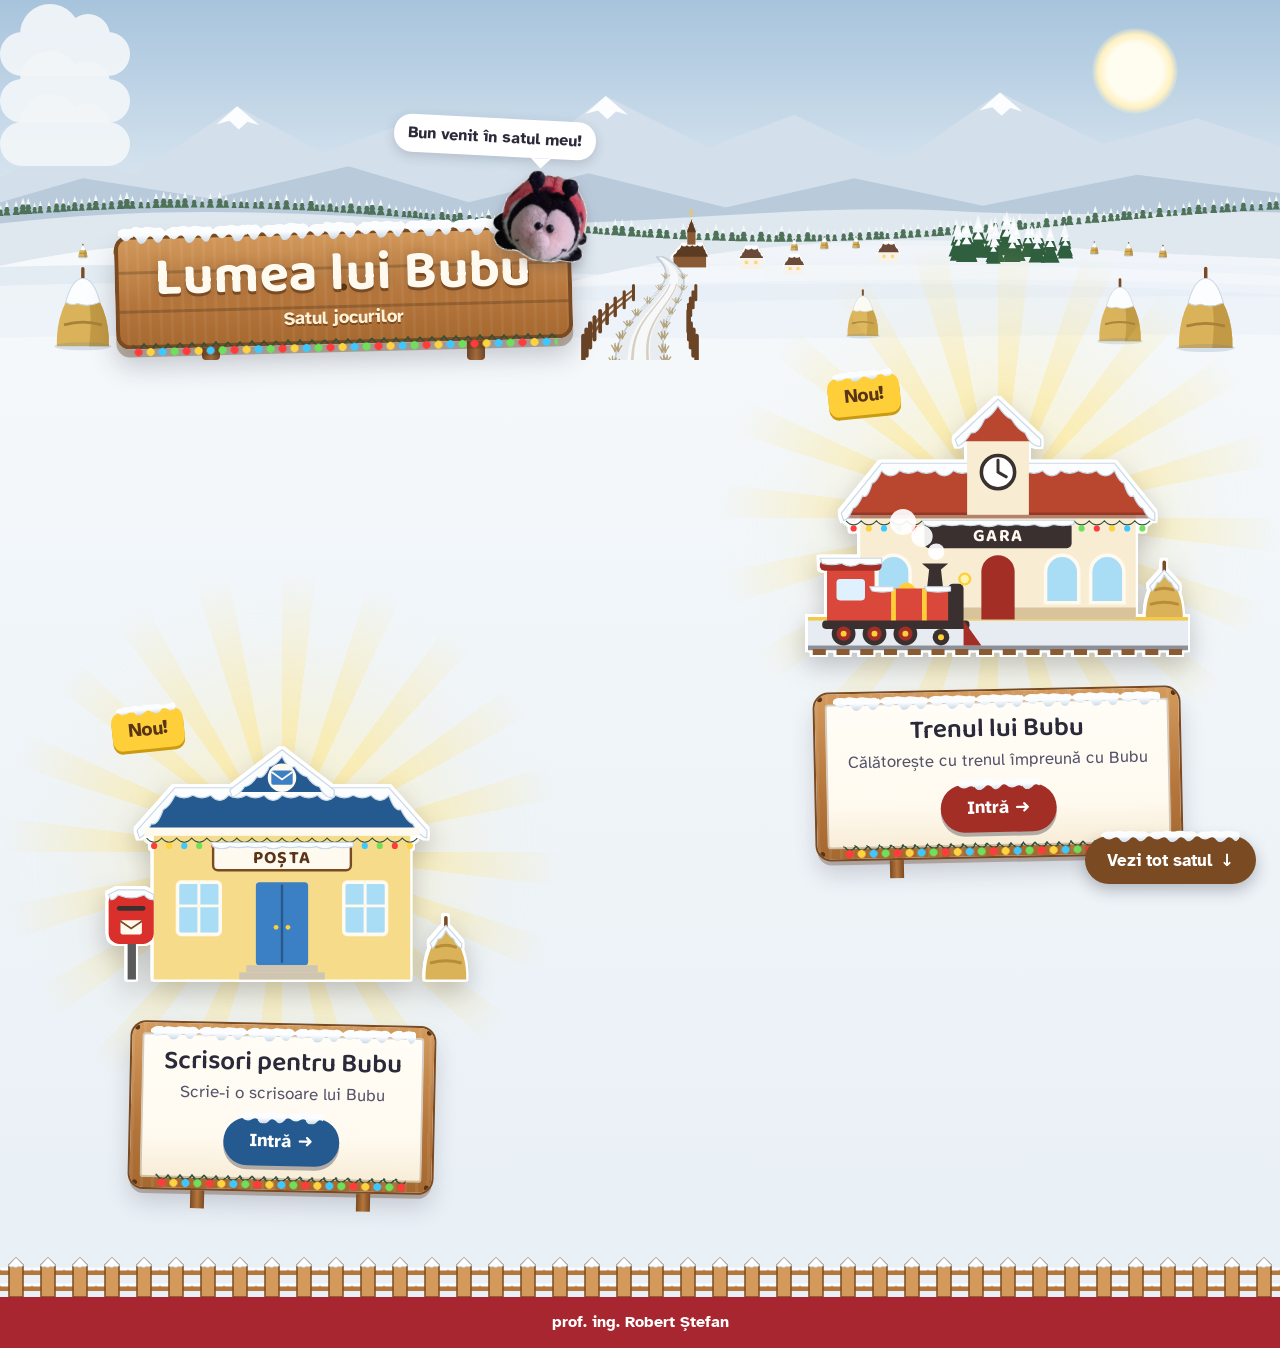
==== commit 94d13ea8: "Use Baloo 2 instead of Fredoka, which lacks ă, ș and ț" ====
--- a/index.html
+++ b/index.html
@@ -20,10 +20,10 @@
 <meta property="og:locale" content="ro_RO">
 <link rel="preconnect" href="https://fonts.googleapis.com">
 <link rel="preconnect" href="https://fonts.gstatic.com" crossorigin>
-<link href="https://fonts.googleapis.com/css2?family=Atkinson+Hyperlegible:wght@400;700&family=Fredoka:wght@500;600;700&display=swap" rel="stylesheet">
+<link href="https://fonts.googleapis.com/css2?family=Atkinson+Hyperlegible:wght@400;700&family=Baloo+2:wght@500;600;700&display=swap" rel="stylesheet">
 <link rel="stylesheet" href="assets/css/village.css">
 <link rel="stylesheet" href="assets/css/buildings.css">
-<!-- the mode of the village (winter, Christmas ...): data/modes.js -> assets/js/modes.js -> modes/<name>/mode.css -->
+<!-- the mode of the village (one for every month: December, January ...): data/modes.js -> assets/js/modes.js -> modes/<name>/mode.css -->
 <script src="data/modes.js"></script>
 <script src="assets/js/modes.js"></script>
 </head>
--- a/assets/css/village.css
+++ b/assets/css/village.css
@@ -41,7 +41,7 @@
   background: linear-gradient(180deg, var(--sky-top) 0, var(--sky-low) calc(var(--land-h) - 120px), var(--field) var(--land-h), var(--field-low) 100%);
   overflow-x: hidden;
 }
-h1, h2 { font-family: "Fredoka", "Atkinson Hyperlegible", sans-serif; }
+h1, h2 { font-family: "Baloo 2", "Atkinson Hyperlegible", sans-serif; }
 a:focus-visible, [tabindex]:focus-visible { outline: 5px solid var(--focus); outline-offset: 4px; }
 
 /* ---------- The landscape at the top: sun, clouds and the hills of Bucovina ----------
@@ -92,7 +92,7 @@
   transform: rotate(-1.5deg);
 }
 .sign__title {
-  margin: 0; font-family: "Fredoka", "Atkinson Hyperlegible", sans-serif;
+  margin: 0; font-family: "Baloo 2", "Atkinson Hyperlegible", sans-serif;
   font-weight: 700; font-size: clamp(2rem, min(5.5vw, 6vh), 3.4rem); line-height: 1.05;
   color: var(--paper);
   text-shadow: 0 3px 0 var(--wood-dark), 0 0 12px rgba(90, 52, 22, 0.35);
@@ -149,6 +149,11 @@
 @media (max-width: 1050px) { .village { --w: 41%; --side: 1.5%; --overlap: 150px; } }
 @media (max-width: 640px)  {
   .village { --w: 82%; --side: 0%; --overlap: -34px; }   /* no overlap: one under the other, 34px apart */
+}
+/* phones held upright: there is no room next to the buildings, so under the last game there is a meadow
+   with the rest of the village and the things of the month (fir trees, fruit trees, snowdrops, flowers, children ...) */
+@media (max-width: 640px) and (orientation: portrait) {
+  .village { padding-bottom: clamp(260px, 48vh, 420px); }
 }
 @media (orientation: landscape) and (max-height: 520px) { .village { --w: 41%; --overlap: 110px; } }
 
@@ -200,7 +205,7 @@
 .village-road .sc-beak { fill: #f0a020; }
 .village-road .sc-comb { fill: #d9302b; stroke: #d9302b; stroke-width: 1.5; }
 .village-road .sc-pond-edge { fill: #a7cf7f; }
-.village-road .sc-water { fill: #8ccbe8; }          /* the winter mode turns it to ice */
+.village-road .sc-water { fill: #8ccbe8; }          /* the January mode turns it to ice */
 .village-road .sc-stone { fill: #a39b8e; }
 .village-road .sc-ripple { fill: none; stroke: #c9e9f7; stroke-width: 2; stroke-linecap: round; }
 .village-road .sc-duck { fill: #fbfaf5; }
@@ -291,7 +296,7 @@
 /* ---------- The seasonal shapes (assets/js/season-shapes.js): snow, lights, ornaments and the snowman ----------
    They are drawn with the buildings and the things of the village, but hidden here;
    a mode of the page (modes/<name>/mode.css) shows the ones it needs and gives them their colors. */
-.snow, .lights, .ornaments, .village-road .sc-item--snowman { display: none; }
+.snow, .lights, .ornaments, .bow, .village-road .sc-item--snowman { display: none; }
 .snow { fill: #fbfdff; stroke: #c9d8e6; stroke-width: 1; stroke-linejoin: round; }
 .lights__wire { fill: none; stroke: #3b3030; stroke-width: 1; }
 .bulb--1 { fill: #ff4d4d; }
@@ -299,6 +304,60 @@
 .bulb--3 { fill: #4dd2ff; }
 .bulb--4 { fill: #7ee06a; }
 .tree-star { fill: #ffd23f; stroke: #e0a020; stroke-width: 1; stroke-linejoin: round; }
+.bow__white { fill: #ffffff; stroke: #c8202a; stroke-width: 0.8; }
+.bow__red { fill: #d6202a; }
+.bow__string { fill: none; stroke: #ffffff; stroke-width: 2.2; stroke-linecap: round; }
+.bow__twist { fill: none; stroke: #d6202a; stroke-width: 2.2; stroke-dasharray: 2 2; }
+/* the patches of the season in the free places of the village (assets/js/scenery.js, drawn only when a mode asks for them):
+   snowdrops, spring flowers, puddles, sheaves of wheat, watermelons, pumpkins, fallen leaves, insects, children, sleds, corn, baskets */
+.village-road .sc-sd-green, .village-road .sc-bl-green { fill: none; stroke: #4f9a3e; stroke-width: 1.6; stroke-linecap: round; }
+.village-road .sc-sd-bell { fill: #ffffff; stroke: #b9c7b0; stroke-width: 0.6; }
+.village-road .sc-bl-red { fill: #e8413a; }
+.village-road .sc-bl-yellow { fill: #ffd23f; }
+.village-road .sc-bl-pink { fill: #ff8fb5; }
+.village-road .sc-bl-purple { fill: #a36be0; }
+.village-road .sc-bl-white { fill: #ffffff; }
+.village-road .sc-bl-blue { fill: #6aa8ff; }
+.village-road .sc-bl-center { fill: #f0a020; }
+.village-road .sc-puddle { fill: #8fb9d6; }
+.village-road .sc-puddle-shine { fill: none; stroke: #e3f2fb; stroke-width: 1.6; stroke-linecap: round; }
+.village-road .sc-bee { fill: #ffcf3a; }
+.village-road .sc-bee-stripe { stroke: #3b3030; stroke-width: 1.2; }
+.village-road .sc-bug-wing { fill: rgba(255, 255, 255, 0.85); stroke: #b9c7d4; stroke-width: 0.5; }
+.village-road .sc-bug-ink { fill: #3b3030; }
+.village-road .sc-ladybug { fill: #e3262b; }
+.village-road .sc-ladybug-line { stroke: #3b3030; stroke-width: 0.6; }
+.village-road .sc-child-limb { fill: none; stroke: #e8b48f; stroke-width: 2; stroke-linecap: round; }
+.village-road .sc-child-skin { fill: #f3c9a6; }
+.village-road .sc-child-hair { fill: #6b4426; }
+.village-road .sc-child-string { fill: none; stroke: #8a8f98; stroke-width: 0.6; }
+.village-road .sc-child-hat, .village-road .sc-child-bag { display: none; }
+.village-road .sc-wheat { fill: #e8c25a; stroke: #c99a35; stroke-width: 0.8; }
+.village-road .sc-wheat-band { stroke: #a8762c; stroke-width: 1.6; }
+.village-road .sc-wheat-ears { stroke: #d9ad45; stroke-width: 1.4; stroke-linecap: round; }
+.village-road .sc-melon { fill: #3f8a3a; }
+.village-road .sc-melon-stripe { fill: none; stroke: #2a5f2a; stroke-width: 1.2; }
+.village-road .sc-melon-rind { fill: #3f8a3a; }
+.village-road .sc-melon-red { fill: #ec4a4a; }
+.village-road .sc-pumpkin { fill: #f08a24; }
+.village-road .sc-pumpkin-rib { fill: none; stroke: #c96a12; stroke-width: 1.2; }
+.village-road .sc-pumpkin-stem { fill: none; stroke: #5f7a2a; stroke-width: 2; stroke-linecap: round; }
+.village-road .sc-sled-runner { fill: none; stroke: #7a4a22; stroke-width: 1.6; stroke-linecap: round; }
+.village-road .sc-sled-seat { fill: #c0392b; }
+.village-road .sc-sled-rope { fill: none; stroke: #8a8f98; stroke-width: 0.8; }
+.village-road .sc-sled-scarf { stroke: #ffd23f; stroke-width: 1.8; stroke-linecap: round; }
+.village-road .sc-corn { fill: #d9c08a; stroke: #b39461; stroke-width: 0.8; stroke-linejoin: round; }
+.village-road .sc-corn-line { fill: none; stroke: #b39461; stroke-width: 1; stroke-linecap: round; }
+.village-road .sc-cob { fill: #f2c13c; stroke: #d9a020; stroke-width: 0.6; }
+.village-road .sc-basket { fill: #c08a4a; stroke: #8a5a2a; stroke-width: 0.8; }
+.village-road .sc-basket-weave { stroke: #8a5a2a; stroke-width: 0.8; }
+.village-road .sc-basket-handle { fill: none; stroke: #8a5a2a; stroke-width: 1.6; stroke-linecap: round; }
+.village-road .sc-apple-red { fill: #d9302b; }
+.village-road .sc-grapes { fill: #7b4ab0; }
+.village-road .sc-fallen--1 { fill: #e8892a; }
+.village-road .sc-fallen--2 { fill: #d9532b; }
+.village-road .sc-fallen--3 { fill: #f2c13c; }
+.village-road .sc-fallen--4 { fill: #a8692e; }
 
 /* ---------- "Vezi tot satul": a button at the bottom of the screen that shows there is more below ----------
    shown by assets/js/scroll-hint.js only while the page is at the top and something is hidden below;
--- a/assets/css/buildings.css
+++ b/assets/css/buildings.css
@@ -36,13 +36,13 @@
 .place .b-frame-wood { stroke: #7a4a22; stroke-width: 3; }
 .place .b-window-bars { stroke: #7a4a22; stroke-width: 2.5; fill: none; }
 .place .b-window-bars-light { stroke: #fffaf0; stroke-width: 2.5; fill: none; }
-.place .b-number { font-family: "Fredoka", sans-serif; font-weight: 700; fill: #7a4a22; }
+.place .b-number { font-family: "Baloo 2", sans-serif; font-weight: 700; fill: #7a4a22; }
 .place .b-door  { fill: var(--dark); }
 .place .b-door-wood { fill: #6b3f1e; }
 .place .b-door-line { stroke: rgba(0, 0, 0, 0.3); stroke-width: 2; }
 .place .b-board { fill: #fffaf0; stroke: #7a4a22; stroke-width: 2; }
 .place .b-board-dark { fill: #3b3030; }
-.place .b-board-text { font-family: "Fredoka", sans-serif; font-weight: 700; fill: #5a3416; letter-spacing: 1px; }
+.place .b-board-text { font-family: "Baloo 2", sans-serif; font-weight: 700; fill: #5a3416; letter-spacing: 1px; }
 .place .b-board-text--light { fill: #fffaf0; }
 .place .b-clock { fill: #fff; stroke: #3b3030; stroke-width: 3; }
 .place .b-clock-hands { stroke: #3b3030; stroke-width: 2.5; stroke-linecap: round; fill: none; }
@@ -91,17 +91,70 @@
 .place__svg { transition: transform 0.2s ease; transform-origin: 50% 100%; }
 @media (hover: hover) { a.place:hover .place__svg { transform: translateY(-4px) scale(1.02); } }
 
-/* the name, one line and the button, on a light board under the building: easy to read over the village */
+/* a game that can be played stands out from the village, so the eye goes to it first:
+   - rays of sun turning slowly behind the drawing (a big, soft picture; only transform moves)
+   - a white edge around the drawing, like a sticker on the page (a static filter: drawn once)
+   - the steam of the train rises from the chimney (.b-puff) (only transform / opacity)
+   With "reduce motion" the rays and the steam stand still. */
+a.place .place__scene::before {
+  content: ""; position: absolute; z-index: -1; left: 50%; top: 52%;
+  width: min(150%, 560px); aspect-ratio: 1; margin-left: calc(min(150%, 560px) / -2); translate: 0 -50%;
+  border-radius: 50%; pointer-events: none;
+  background:
+    radial-gradient(closest-side, rgba(255, 246, 200, 0.75), rgba(255, 236, 160, 0.35) 45%, rgba(255, 236, 160, 0) 100%),
+    repeating-conic-gradient(rgba(255, 224, 110, 0.55) 0 7deg, rgba(255, 224, 110, 0) 7deg 18deg);
+  -webkit-mask: radial-gradient(closest-side, #000 30%, transparent 100%);
+  mask: radial-gradient(closest-side, #000 30%, transparent 100%);
+  animation: place-rays 60s linear infinite;
+}
+@keyframes place-rays { to { transform: rotate(1turn); } }
+a.place .place__svg {
+  filter: drop-shadow(2.5px 0 0 #fff) drop-shadow(-2.5px 0 0 #fff) drop-shadow(0 2.5px 0 #fff) drop-shadow(0 -2.5px 0 #fff)
+    drop-shadow(0 10px 12px rgba(43, 42, 58, 0.25));
+}
+a.place .b-puff { transform-box: fill-box; transform-origin: center; animation: steam-puff 2.4s ease-out infinite; }
+a.place .b-puff--2 { animation-delay: -0.8s; }
+a.place .b-puff--3 { animation-delay: -1.6s; }
+@keyframes steam-puff {
+  0% { transform: translate(14px, 14px) scale(0.5); opacity: 0; }
+  25% { opacity: 0.95; }
+  100% { transform: translate(-10px, -16px) scale(1.25); opacity: 0; }
+}
+
+/* the name, one line and the button, on a notice board of the village under the building:
+   a sheet of paper in a wooden frame with a nail in every corner, standing on two posts in the grass
+   (like the entrance sign); the paper keeps the text easy to read over the village */
 .place__info {
+  --frame: 10px;
+  position: relative;
   align-self: center;
   display: flex; flex-direction: column; align-items: center; text-align: center;
-  margin-top: 18px; padding: 12px 22px 16px; max-width: calc(100% - 16px);
-  background: rgba(255, 250, 240, 0.94); border-radius: 20px;
-  box-shadow: 0 6px 16px rgba(43, 42, 58, 0.12);
-}
-/* a game that can be played: a frame in its color and a soft ring that pulses around "Intră"
+  margin-top: 36px; margin-bottom: 18px; padding: 14px 22px 14px; max-width: calc(100% - 16px);   /* room for the path to the door (assets/js/road.js) */
+  border: var(--frame) solid transparent; border-radius: 14px;
+  background:
+    radial-gradient(circle, #5a3416 0 2.2px, transparent 2.9px) left top / var(--frame) var(--frame) no-repeat border-box,
+    radial-gradient(circle, #5a3416 0 2.2px, transparent 2.9px) right top / var(--frame) var(--frame) no-repeat border-box,
+    radial-gradient(circle, #5a3416 0 2.2px, transparent 2.9px) left bottom / var(--frame) var(--frame) no-repeat border-box,
+    radial-gradient(circle, #5a3416 0 2.2px, transparent 2.9px) right bottom / var(--frame) var(--frame) no-repeat border-box,
+    linear-gradient(180deg, #fffdf6, var(--paper) 70%, #f7ecd6) padding-box,
+    repeating-linear-gradient(90deg, rgba(255, 255, 255, 0.07) 0 3px, transparent 3px 11px) border-box,
+    linear-gradient(180deg, var(--wood-light), var(--wood) 60%, #a5682f) border-box;
+  box-shadow: 0 0 0 2px var(--wood-dark), inset 0 0 0 2px rgba(90, 52, 22, 0.25),
+    0 6px 0 rgba(90, 52, 22, 0.3), 0 14px 24px rgba(43, 42, 58, 0.2);
+}
+/* the boards lean a little, each to its side of the road, like the entrance sign */
+.place--right .place__info { transform: rotate(-1.2deg); }
+.place--left .place__info { transform: rotate(1.2deg); }
+/* the two posts of the board, going down into the grass */
+.place__posts {
+  position: absolute; left: 18%; right: 18%; top: calc(100% + var(--frame) + 2px); height: 18px;
+  pointer-events: none;
+  background:
+    linear-gradient(90deg, var(--wood-dark), var(--wood) 50%, var(--wood-dark)) left top / 14px 100% no-repeat,
+    linear-gradient(90deg, var(--wood-dark), var(--wood) 50%, var(--wood-dark)) right top / 14px 100% no-repeat;
+}
+/* a game that can be played: a soft ring that pulses around "Intră"
    (only transform / opacity; nothing moves with "reduce motion") */
-a.place .place__info { box-shadow: 0 0 0 4px var(--main), 0 10px 24px rgba(43, 42, 58, 0.2); }
 a.place .place__btn { position: relative; }
 a.place .place__btn::after {
   content: ""; position: absolute; inset: -4px; border-radius: inherit;
@@ -112,10 +165,10 @@
 @keyframes btn-ring { 0% { transform: scale(1); opacity: 0.7; } 70%, 100% { transform: scale(1.35, 1.6); opacity: 0; } }
 /* not open yet: a little paler, so the eye goes first to the games that can be played */
 .place--soon .place__svg { filter: saturate(0.6); opacity: 0.88; }
-.place--soon .place__info { background: rgba(255, 250, 240, 0.78); box-shadow: none; }
+.place--soon .place__info { filter: saturate(0.55); opacity: 0.9; }
 .place--soon .place__title { color: #4a4860; }
 .place__title {
-  font-family: "Fredoka", "Atkinson Hyperlegible", sans-serif; font-weight: 600;
+  font-family: "Baloo 2", "Atkinson Hyperlegible", sans-serif; font-weight: 600;
   font-size: 1.65rem; line-height: 1.1; color: var(--ink);
 }
 .place__desc { margin-top: 4px; font-size: 1.05rem; color: var(--muted); max-width: 30ch; }
@@ -152,6 +205,6 @@
 }
 @media (orientation: landscape) and (max-height: 520px) {
   .place__svg { max-width: 250px; }
-  .place__info { margin-top: 12px; padding: 8px 18px 12px; }
+  .place__info { margin-top: 32px; padding: 8px 18px 12px; }   /* the path to the door stays visible */
   .place__title { font-size: 1.35rem; }
 }
